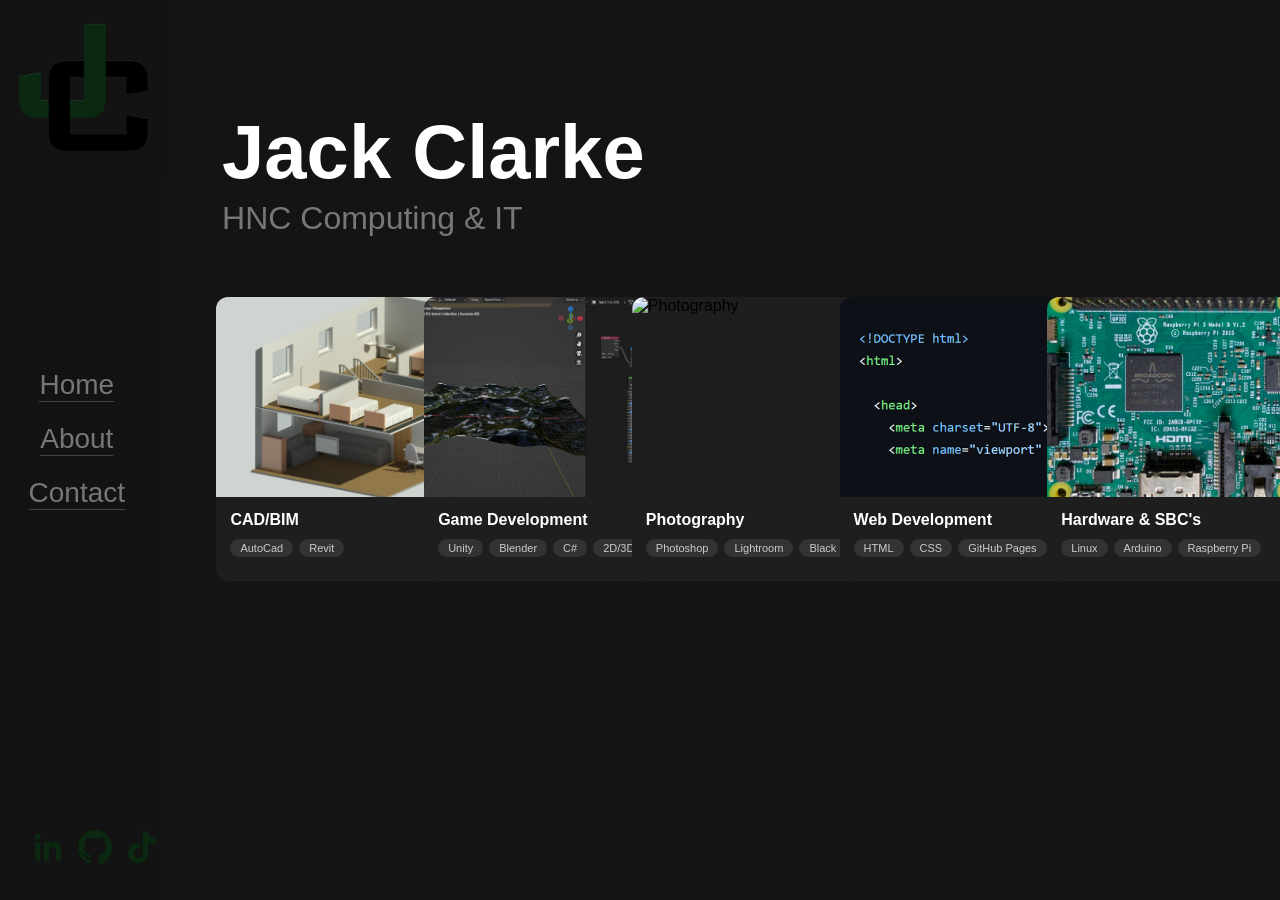
==== index.html @ bd4f407f "Update index.html" ====
<!DOCTYPE html>
<html>
<head>
  <meta charset="UTF-8">
  <meta name="viewport" content="width=device-width, initial-scale=1.0">

  <link rel="stylesheet" href="style.css">

  <script defer src='https://static.cloudflareinsights.com/beacon.min.js'
    data-cf-beacon='{"token": "eea7227f6d2a4ec8bc6e7e71104f9d00"}'></script>
</head>

<body>

  <!-- LEFT SIDEBAR -->
  <div class="container">
    <div class="left-container">

      <div class="left-container--home">
        <a href="https://jack-clarke-91.github.io/">
          <img src="images/Home_Logo_1.png" alt="home_logo">
        </a>
      </div>

      <ul>
        <li><a href="https://jack-clarke-91.github.io/">Home</a></li>
        <br>
        <li><a href="about.html">About</a></li>
        <br>
        <li><a href="contact.html">Contact</a></li>
        <br>
      </ul>

      <div class="left-container--bottom">
        <a href="https://www.linkedin.com/in/jack-clarke-95428099">
          <img src="images/linkedin-svgrepo-com.png" alt="Linkedin">
        </a>

        <a href="https://github.com/Jack-Clarke-91">
          <img src="images/github-142-svgrepo-com.png" alt="Git">
        </a>

        <a href="https://www.tiktok.com/@j.c_photography?lang=en-GB">
          <img src="images/tiktok-svgrepo-com.png" alt="TikTok">
        </a>
      </div>

    </div>
  </div>

  <!-- MAIN CONTENT -->
  <div class="hero-space">

    <div class="intro">
      <div class="intro-line main">Jack Clarke</div>
      <div class="intro-line sub">HNC Computing & IT</div>
    </div>

<div class="cards-container cards-container--home">

      <a href="cad.html" class="card-link">
        <div class="card">
          <img src="images/Revit_Rendered_DH1.jpg" alt="CAD">
          <div class="card-body">
            <h3 class="card-title">CAD/BIM</h3>
            <div class="card-tags">
              <span class="pill">AutoCad</span>
              <span class="pill">Revit</span>
             
            </div>
          </div>
        </div>
      </a>

      <a href="gamedesign.html" class="card-link">
        <div class="card">
          <img src="images/Blender_Ocean1.png" alt="Game Design">
          <div class="card-body">
            <h3 class="card-title">Game Development</h3>
            <div class="card-tags">
              <span class="pill">Unity</span>
              <span class="pill">Blender</span>
              <span class="pill">C#</span>
              <span class="pill">2D/3D Modelling</span>
             
            </div>
          </div>
        </div>
      </a>

      <a href="photography.html" class="card-link">
        <div class="card">
          <img src="images/Moon_Composite_16-9Ratio.PNG" alt="Photography">
          <div class="card-body">
            <h3 class="card-title">Photography</h3>
            <div class="card-tags">
              <span class="pill">Photoshop</span>
              <span class="pill">Lightroom</span>
              <span class="pill">Black Magic</span>
             
              
            </div>
          </div>
        </div>
      </a>

      <a href="webdesign.html" class="card-link">
        <div class="card">
          <img src="images/Git_Screen3.png" alt="Web Design">
          <div class="card-body">
            <h3 class="card-title">Web Development</h3>
            <div class="card-tags">
              <span class="pill">HTML</span>
              <span class="pill">CSS</span>
              <span class="pill">GitHub Pages</span>
           
             
            </div>
          </div>
        </div>
      </a>

      <a href="hardware.html" class="card-link">
        <div class="card">
          <img src="images/RPI_Intro_Photo.jpg" alt="Hardware">
          <div class="card-body">
            <h3 class="card-title">Hardware & SBC's</h3>
            <div class="card-tags">
            
              <span class="pill">Linux</span>
              <span class="pill">Arduino</span>
              <span class="pill">Raspberry Pi</span>
             
            </div>
          </div>
        </div>
      </a>

    </div>
  </div>

  <!-- RIGHT CONTAINER -->
  <div class="right-container"></div>

</body>
</html>
---- style.css ----
body {
    margin: 0;
    padding: 0;
    font-family: Arial, sans-serif;
    background-color: #131313; /* change this value to change the colour of the bar on the homescreen */
		overflow-x: hidden;  /* prevents horizontal scrolling as cards was creating a blank space on right side of screen */
}

     
.hero-space {
    width: 87%;              /* 87% width of the screen */
    height: 100vh;            /* full height of the viewport */
    background-color: #141414; /* blank colour hexadecimal */
    background-image: radial-gradient(#191919 1px, transparent 1px); /* adds subtle dots gradient to hero-space */
    background-size: 20px 20px; /* changes the spacing of the dotted gradient background */
    margin-left: auto; /* puts the remaining 13% on the left side of screen */
    padding: 0;
    box-sizing: border-box;
    display: flex;            /* enable flex layout */
    flex-direction: column;   /* stack children vertically */
    justify-content: left;  /* vertically center content */
    align-items: left;      /* horizontally center content */
}



.intro-line {  			 /* home page intro */
    font-family: Arial, sans-serif;
    position: relative; /* ensures it layers over .hero-space */
    text-align: centre;    
		margin-top: 12vh; 
		left: 5%; /* increases left margin size by 5% */
		color: white; /* blog post font colour */
}

.intro-line.main{		/* I have seperated intro line main & sub in HTML to change font size in CSS */
	font-size: 76px;
	font-weight: 700; /* makes font bold. 400 is normal, 700 is bold. Some fonts support 300-900. */
}

.intro-line.sub{
	font-size: 32px;
	margin-top: 5px; /* gap between bottom of .main and top of .sub */
	color: #777777;
}

.intro-line.photo{
	font-size: 48px;
	margin-top: 60px; /* gap between bottom of .main and top of .sub */
	color: white;
}


.intro-line.about{    /* intro header for about me section */
	font-size: 62px;
	font-weight: 700;
	margin-top: 26vh;
	margin-left: 6%;
}

.about-container{     /* container for about me section */
 width: 65%;
 margin-left: 15%;

}

.about-post{       /* post style for about me section */
font-size:22px;
line-height: 1.6;
margin-top: 30px;
text-align: left;
color: #777777;
}

.intro-line.contact{    /* intro header for about me section */
	font-size: 62px;
	font-weight: 700;
	margin-top: 14vh;
	margin-left: 6%;
}

.form-container{
    text-align: center;
    

}



.card {
  width: 330px; /* fallback for any page without a modifier */
  background-color: #1e1e1e;
  border-radius: 12px;
  overflow: hidden;
  cursor: pointer;
  transition: transform 0.3s ease, box-shadow 0.3s ease;
  display: flex;
  flex-direction: column;
}

.cards-container {
  display: flex;
  gap: 25px;
  flex-wrap: wrap;
  padding: 60px 50px;
  align-items: stretch;
  justify-content: center;
}

.cards-container--home .card-link {
  flex: 0 0 calc((100% - (25px * 4)) / 5);
  max-width: 280px;
  min-width: 0;
}


.card:hover {
    transform: scale(1.05); /* how large of an increase in size the hovered object should have */
    box-shadow: 0 12px 30px rgba(0, 0, 0, 0.5); /* adds shadow when hovered */
   
}

.card img {
    width: 100%;
    height: 200px;
    object-fit: cover; 
}

.card-body {
    padding: 14px;
}

.card-title {
    color: #ffffff;
    font-size: 16px;
    margin: 0 0 10px 0;
}

.card-tags {
    display: flex;
    flex-wrap: wrap;
    gap: 6px;
    margin-bottom: 10px;
}

.pill {
    background-color: #333;
    color: #ccc;
    font-size: 11px;
    padding: 3px 10px;
    border-radius: 999px;
}



.card-link {
  text-decoration: none;
  color: inherit;
  display: flex;
  flex-direction: column;
  
}

.card--large{	/* creating card--large in .html allows me to utilize and modify the attributes of .card without having to create a near identical class */
  width:775px; 	/* be sure to put secondary class (card--large) below the original class (.card) */
  margin-top: -80px;   /* negative number moves margin farther up the page */
}

.card--large img{
  height: 450px;
	
}
.card--large:hover {
    transform: none;
    box-shadow: none;
}



#header1 {
        position: absolute; /* locks the item in place on the page. Use fixed if it needs to be locked in place on the screen */
        top: 20px;
        left: 50%;
        transform: translate(-50%, 0);
        text-align: center;
        color: white;
        z-index: 1;
        font-size: 2.5em;
      }
      
     
#header2 {
        position: absolute;
        top: 280px;
        left: 50%;
        transform: translate(-50%, 0);
        text-align: center;
        color: Off White;
        z-index: 1;
        font-size: 1.7em;
      }
      
      .blog {
        margin-top: 0px;
        margin-bottom: 10px;
        padding: 10px;
        display: flex;
        flex-wrap: wrap;
        justify-content: center;
      }
	    
      .container {
      display: flex;
      }

  
.left-container { /* contains links to about, full blog, contact */
    width: 12%;
    height: 100vh;
    position: absolute;
    top: 0;
    left: 0;
    display: flex;
    flex-direction: column;
    justify-content: center;
    padding: 20px;
    box-sizing: border-box;
    z-index: 10; /* controls stacking order, higher number = closer to the front */
}

.left-container ul {
    list-style: none;
    padding: 0;
    margin: 0;
    text-align: center;
}

.left-container ul li a { /* font control for left-side nav column about, full blog, contact */
    color: #777777;
    text-decoration: none;
    font-size:28px;
}

.left-container ul li a:hover {   /* left-container unordered list list anchor:hover */
    color: #aaaaaa;
}

.left-container a{     /* left container anchor rules here */
	font-size: 21px; 
  color: white;
	padding 10px 0; /* padding for white line */
	border-bottom: 1px solid #444; /*adds white line under each ul item--#444 is colour of line */
}

 .left-container--home {
    position: absolute;
    top: 0;
    left: 0;
    width: 100%;
    text-align: center;
    }

    .left-container--home a { /* here I specifically target '.left-container home a' (a=anchor) to remove the 1px border-bottom line inherited from '.left-container home a' on my home logo anchor */
    border-bottom: none;
    }

    .left-container--home img{ /* targetting the image directly to modify size */
        width: 175px; /* was 200 */
        
    }
    .left-container--home img:hover {
    opacity: 0.9;        /* slight fade on hover-- homescreen logo */
}

.left-container--bottom{
position: absolute;
display: flex;
padding: 20%;
gap: 13px;
bottom: 0;
left: 0;
align-items: center;
}

.left-container--bottom img{
width: 34px;
}

.left-container--bottom a { 
    border-bottom: none;
}

.left-container--bottom img:hover {
    opacity: 0.8;        /* slight fade on hover-- bottom left logos indeed, linkedin, tiktok */
}

.right-container {
  width: 87%; /* usually 100% */
  margin-left:auto; /* I added this, delete it if it doesn't work */
  
 
}
	 .post {   /* blog posts */
        width: calc(90% - 90px);
        margin: 10px;
        background: #202020; /* blog post background colour */
        padding: 20px;
        box-sizing: border-box;
        font-size: 18px; 
        color: #999999; /* blog post font colour */
      }
            ul {
             font-size: 18px; /* Adjust the desired font size for my months/year */
             color: #999999;
              }
            ul li a {
            display: inline-block;
            font-weight: normal;
         	color: #999999; 
    }

    .media-container {      /* media container holds my media items, allowing me to have multiple pics/vids in a row */
    display: flex;
    gap: 20px;
    flex-wrap: wrap;
    padding: 50px 100px 100px 100px; /* top, right, bottom, left adjustment for padding around media items */
    margin-top: 10px; /* moves media items down the page, use negative number to move them up */
    
    }

.media-item {
    width: 450px;
    margin: 0 auto;
  
}

.media-item img, /* comma allows me to apply this to both img and video--note that img and video is targeting the img and video tags in html and applying rules to them */
.media-item video {
    width: 100%;
    height: auto;
    border-radius: 12px;
    
}

.media-container--photo{ /* a modification of the media-container for the photography page, justify content center pulls everything together in the middle */
    justify-content: center;
    align-items: center;
    gap:0px;
    padding: 0 0 0px 0;
}

.media-item--large{ /* this expands the media-item container to match the image.Must have media-item--large and media-item--large img, without img width 100% the image will burst out of the container and not align properly */
 width: 470px;
 padding: 13px;
 margin: 0;
}

.media-item--large img{
 width: 100%;
 height: 325px;
 object-fit: fill;
border-radius:12px
}

.media-item--web{
    width: 690px;
    padding:5px;
    margin: 0 auto; /* this centers the container */
    margin-left:0;
    
    }

    .media-item--web img{
     width: 100%;
      height: 460px;
       object-fit: fill;
       border-radius:12px
       }

.scroll-text {
  font-size: 32px;
  position: absolute;
  font-weight: 700;
  bottom: 50px;
  text-shadow: 
  -2px -2px 0 #131313,
   2px -2px 0 #131313,
  -2px  2px 0 #131313,
   2px  2px 0 #131313;
  left: 0;
  right: 0;
  text-align: center;
  color: #0a2910;
}


.below-image-text{
    width: 450px;
    font-size: 18px;
     background: #202020; /* blog post background colour */
    padding: 8px;
    box-sizing: border-box;
    margin-top: 5px;
     border-radius: 12px;
    color: #999999
   
    }

   
  



    /*  Style for the Back to Top link */
    .back-to-top {
      position: sticky; /* behaves like position fixed but only within its parent container. Once the user is no longer in the parent container (right-container for my website) it dissapears */
      top: 30px;
      display: block;
      width: fit-content; /* shrinks to content size */
      margin-left: 40px; /* controls left spacing */
      padding: 1px;
      text-decoration: none;
      border-radius: 12px;
      z-index: 999;
    }
    .back-to-top img {
        width: 55px;
        height:65px;
    }

    .back-to-top:hover {
      background-color: #202020;
    }






@media (max-width: 768px) {
/* this block forces clean card stacking on mobile. Temporary fix for cards not sizing correctly */
  .cards-container {
    flex-direction: column; /* forces clean stacking */
    padding: 20px;
  }

  .card {
    width: 100%; /* forces ALL cards full width */
  }

  .card-link {
    width: 100%;
    display: block;
  }
}






@media (max-width: 768px) {

  .left-container {
    width: 100%;
    height: auto;
    position: relative;
    top: auto;
    left: auto;
    flex-direction: row;
    justify-content: space-around;
    align-items: center;
    padding: 12px 16px;
    border-bottom: 1px solid #333;
    box-sizing: border-box;
  }

  .left-container ul {
    display: flex;
    flex-direction: row;
    gap: 16px;
  }

  .left-container ul li a { font-size: 16px; }

  .left-container--home {
    position: relative;
    top: auto;
    left: auto;
    width: auto;
  }

  .left-container--home img { width: 60px; }

  .left-container--bottom {
    position: relative;
    bottom: auto;
    left: auto;
    padding: 0;
    gap: 10px;
  }

  .left-container--bottom img { width: 24px; }

  .hero-space {
    width: 100% !important;
    margin-left: 0 !important;
    height: auto;
  }

  .right-container {
    width: 100% !important;
    margin-left: 0 !important;
    box-sizing: border-box;
  }

  .post {
    width: 100%;
    margin: 0 0 10px 0;
    box-sizing: border-box;
  }

  .blog {
    padding: 0;
  }

  .cards-container {
    padding: 20px;
    gap: 16px;
  }

  .card { width: 100%; }
  .card--large { width: 100%; margin-top: 0; }

  .media-container { padding: 10px !important; }

  .media-item,
  .media-item--large,
  .media-item--web {
    width: 100%;
    padding: 6px;
    box-sizing: border-box;
  }

  .media-item--large img,
  .media-item--web img { height: auto; }

  .below-image-text { width: 100%; box-sizing: border-box; }

  .intro-line.main    { font-size: 40px; }
  .intro-line.sub { font-size: 20px; margin-top: -2px !important; }
  .intro-line.photo   { font-size: 28px; }
  .intro-line.about,
  .intro-line.contact { font-size: 36px; margin-left: 4%; margin-top: 10vh; }
  .intro-line {
  margin-top: 3vh !important;
}

  .about-container { width: 90%; margin-left: 5%; }
  .about-post { font-size: 17px; }
  
* {
  max-width: 100%;
  box-sizing: border-box;
}
html, body {
  overflow-x: hidden !important;
  max-width: 100% !important;
}

  .back-to-top{
    display :none !important;
}
  .scroll-text {
  display: none !important;
}

}
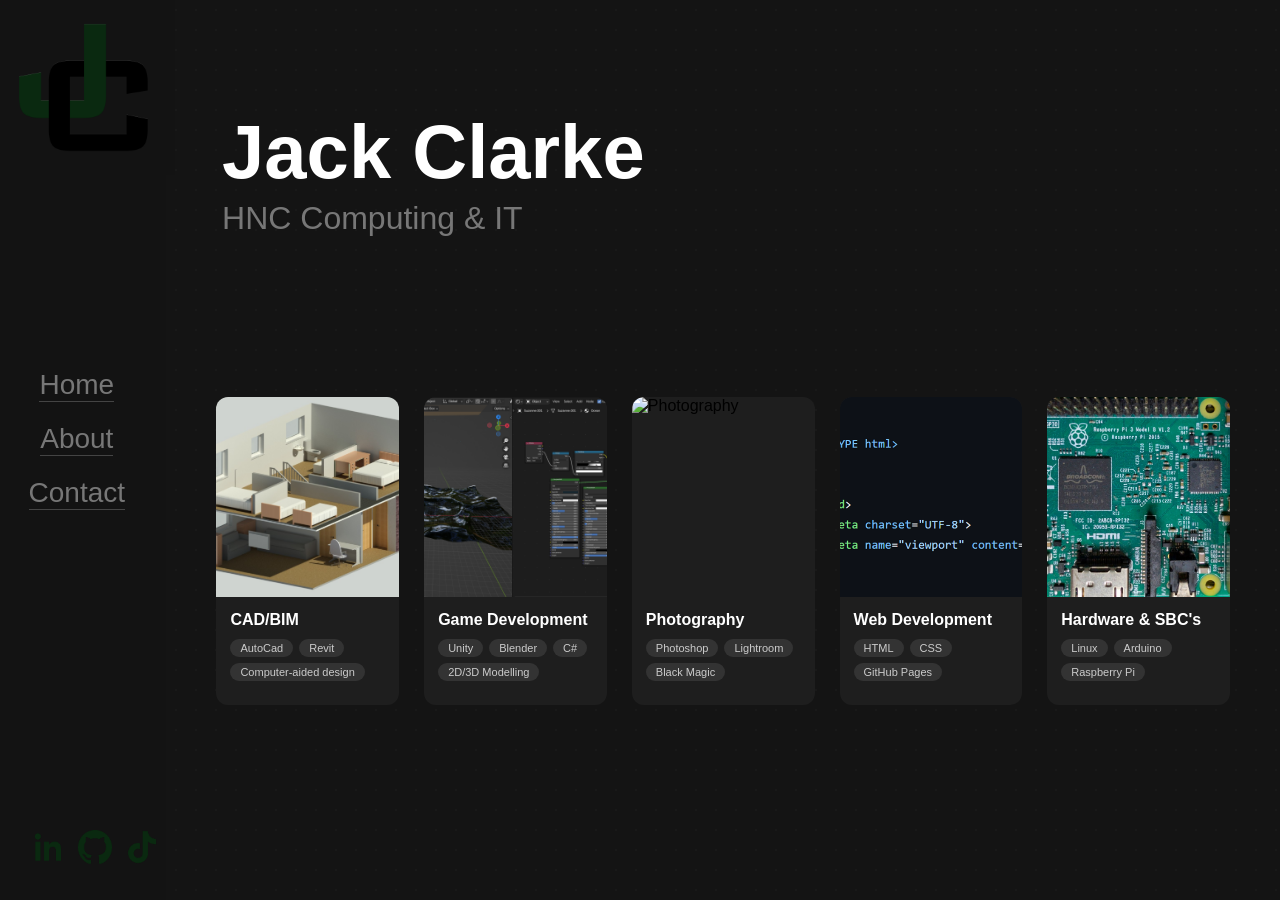
==== commit e7d3f41e: "Update index.html" ====
--- a/index.html
+++ b/index.html
@@ -66,6 +66,7 @@
             <div class="card-tags">
               <span class="pill">AutoCad</span>
               <span class="pill">Revit</span>
+              <span class="pill">Computer-aided design</span>
              
             </div>
           </div>
--- a/style.css
+++ b/style.css
@@ -9,7 +9,8 @@
      
 .hero-space {
     width: 87%;              /* 87% width of the screen */
-    height: 100vh;            /* full height of the viewport */
+    min-height: 100vh;            /* was: height: 100vh — now grows taller than one viewport if content needs more room, instead of clipping/overlapping the blog section below it */
+    position: relative;       /* makes .scroll-text anchor to the bottom of THIS box (which can now grow) instead of the viewport, which was causing the cut-off text */
     background-color: #141414; /* blank colour hexadecimal */
     background-image: radial-gradient(#191919 1px, transparent 1px); /* adds subtle dots gradient to hero-space */
     background-size: 20px 20px; /* changes the spacing of the dotted gradient background */
@@ -21,8 +22,6 @@
     justify-content: left;  /* vertically center content */
     align-items: left;      /* horizontally center content */
 }
-
-
 
 .intro-line {  			 /* home page intro */
     font-family: Arial, sans-serif;
@@ -107,10 +106,21 @@
   justify-content: center;
 }
 
+.cards-container--home {
+  display: grid;
+  grid-template-columns: repeat(5, 1fr); /* always exactly 5 equal columns */
+  gap: 25px;
+  padding: 160px 50px 60px 50px; /* originally: padding: 60px 50px; */
+}
+
 .cards-container--home .card-link {
-  flex: 0 0 calc((100% - (25px * 4)) / 5);
-  max-width: 280px;
+  width: 100%;   /* fill the grid cell */
+  max-width: none; /* remove the old max-width that was causing narrow/tall cards */
   min-width: 0;
+}
+
+.cards-container--home .card {
+  width: 100%;   /* let the card fill its grid cell instead of the fixed 330px fallback */
 }
 
 
@@ -161,20 +171,27 @@
   
 }
 
-.card--large{	/* creating card--large in .html allows me to utilize and modify the attributes of .card without having to create a near identical class */
-  width:775px; 	/* be sure to put secondary class (card--large) below the original class (.card) */
-  margin-top: -80px;   /* negative number moves margin farther up the page */
-}
-
-.card--large img{
-  height: 450px;
-	
-}
-.card--large:hover {
-    transform: none;
-    box-shadow: none;
-}
-
+.cards-container--large {
+  display: grid;
+  grid-template-columns: repeat(3, 1fr); /* always 3 equal columns = 2 rows for 6 cards */
+  gap: 25px;
+  padding: 60px 50px;
+}
+
+.cards-container--large .card-link {
+  width: 100%;
+  max-width: none;
+  min-width: 0;
+}
+
+.card--large {
+  width: 100%;         /* fill the grid cell instead of fixed 775px */
+  margin-top: 0;        /* remove the -80px hack, no longer needed with grid */
+}
+
+.card--large img {
+  height: 450px;        /* keep this fixed height, or see note below */
+}
 
 
 #header1 {
@@ -319,49 +336,47 @@
          	color: #999999; 
     }
 
-    .media-container {      /* media container holds my media items, allowing me to have multiple pics/vids in a row */
-    display: flex;
-    gap: 20px;
-    flex-wrap: wrap;
-    padding: 50px 100px 100px 100px; /* top, right, bottom, left adjustment for padding around media items */
-    margin-top: 10px; /* moves media items down the page, use negative number to move them up */
-    
-    }
+
+
+.media-container {
+  display: grid;
+  grid-template-columns: repeat(3, 1fr); /* always exactly 3 columns, never wraps */
+  gap: 20px;
+  padding: 50px 3vw 100px 3vw; /* horizontal padding scales with screen width instead of staying fixed at 100px */
+  margin-top: 10px;
+}
+
 
 .media-item {
-    width: 450px;
-    margin: 0 auto;
-  
-}
-
-.media-item img, /* comma allows me to apply this to both img and video--note that img and video is targeting the img and video tags in html and applying rules to them */
+  width: 100%;   /* fill the grid cell instead of fixed 450px */
+  margin: 0;      /* margin: 0 auto isn't needed inside a grid cell */
+}
+
+.media-item img,
 .media-item video {
-    width: 100%;
-    height: auto;
-    border-radius: 12px;
-    
-}
-
-.media-container--photo{ /* a modification of the media-container for the photography page, justify content center pulls everything together in the middle */
-    justify-content: center;
-    align-items: center;
-    gap:0px;
-    padding: 0 0 0px 0;
-}
-
-.media-item--large{ /* this expands the media-item container to match the image.Must have media-item--large and media-item--large img, without img width 100% the image will burst out of the container and not align properly */
- width: 470px;
- padding: 13px;
- margin: 0;
-}
-
-.media-item--large img{
- width: 100%;
- height: 325px;
- object-fit: fill;
-border-radius:12px
-}
-
+  width: 100%;
+  height: auto;
+  border-radius: 12px;
+}
+
+.media-container--photo {
+  grid-template-columns: repeat(3, 1fr); /* same 3-column logic for photo page */
+  gap: 20px; /* was 0 before — see note below */
+  padding: 0 0 0px 0;
+}
+
+.media-item--large {
+  width: 100%;   /* fill the grid cell instead of fixed 470px */
+  padding: 13px;
+  margin: 0;
+}
+
+.media-item--large img {
+  width: 100%;
+  height: 325px;
+  object-fit: fill;
+  border-radius: 12px;
+}
 .media-item--web{
     width: 690px;
     padding:5px;
@@ -393,11 +408,11 @@
   color: #0a2910;
 }
 
-
+/*
 .below-image-text{
     width: 450px;
     font-size: 18px;
-     background: #202020; /* blog post background colour */
+     background: #202020; /* blog post background colour 
     padding: 8px;
     box-sizing: border-box;
     margin-top: 5px;
@@ -406,10 +421,17 @@
    
     }
 
-   
-  
-
-
+   */
+.below-image-text{
+    width: 100%; /* always fills the media-item, no more fixed 450px cap */
+    font-size: 18px;
+    background: #202020;
+    padding: 8px;
+    box-sizing: border-box;
+    margin-top: 5px;
+    border-radius: 12px;
+    color: #999999;
+}
 
     /*  Style for the Back to Top link */
     .back-to-top {
@@ -437,28 +459,32 @@
 
 
 
-@media (max-width: 768px) {
-/* this block forces clean card stacking on mobile. Temporary fix for cards not sizing correctly */
-  .cards-container {
-    flex-direction: column; /* forces clean stacking */
-    padding: 20px;
-  }
-
-  .card {
-    width: 100%; /* forces ALL cards full width */
-  }
-
-  .card-link {
-    width: 100%;
-    display: block;
-  }
-}
-
-
-
-
-
-
+/* This @media block scales the content to fit laptops and smaller resolution devices */
+@media (max-height: 800px) {
+  .intro-line.main {
+    margin-top: 4vh; /* was 6vh, then 12vh originally — trimmed further since text was still slightly cut off */
+  }
+
+  .intro-line.sub {
+    margin-top: 0px; /* was 5px — tiny extra trim */
+  }
+
+  .media-container {
+    padding-top: 15px;    /* was 25px */
+    padding-bottom: 25px; /* was 40px */
+  }
+
+  .cards-container--home {
+    padding-top: 80px; /* was 160px — the home cards were pushed down 2.6cm for desktop, but that's too much on a shorter laptop screen */
+  }
+}
+
+
+
+
+
+
+/* This @media block scales the content for phone screens */
 @media (max-width: 768px) {
 
   .left-container {
@@ -478,7 +504,7 @@
   .left-container ul {
     display: flex;
     flex-direction: row;
-    gap: 16px;
+    gap: 8px;
   }
 
   .left-container ul li a { font-size: 16px; }
@@ -488,9 +514,10 @@
     top: auto;
     left: auto;
     width: auto;
-  }
-
-  .left-container--home img { width: 60px; }
+	 margin-right: 10px;
+  }
+
+  .left-container--home img { width: 75px; } /* JC Logo size */ 
 
   .left-container--bottom {
     position: relative;
@@ -500,7 +527,7 @@
     gap: 10px;
   }
 
-  .left-container--bottom img { width: 24px; }
+  .left-container--bottom img { width: 22px; } /* Socials logo size */
 
   .hero-space {
     width: 100% !important;
@@ -531,9 +558,17 @@
 
   .card { width: 100%; }
   .card--large { width: 100%; margin-top: 0; }
-
-  .media-container { padding: 10px !important; }
-
+	  .cards-container--home {
+    grid-template-columns: 1fr; /* collapses the 5-column grid into a single column */
+  }
+
+ 
+	
+.media-container {
+    padding: 10px !important;
+    grid-template-columns: 1fr; /* collapses the 3-column grid into a single column on mobile, same approach as .cards-container--home */
+  }
+	
   .media-item,
   .media-item--large,
   .media-item--web {
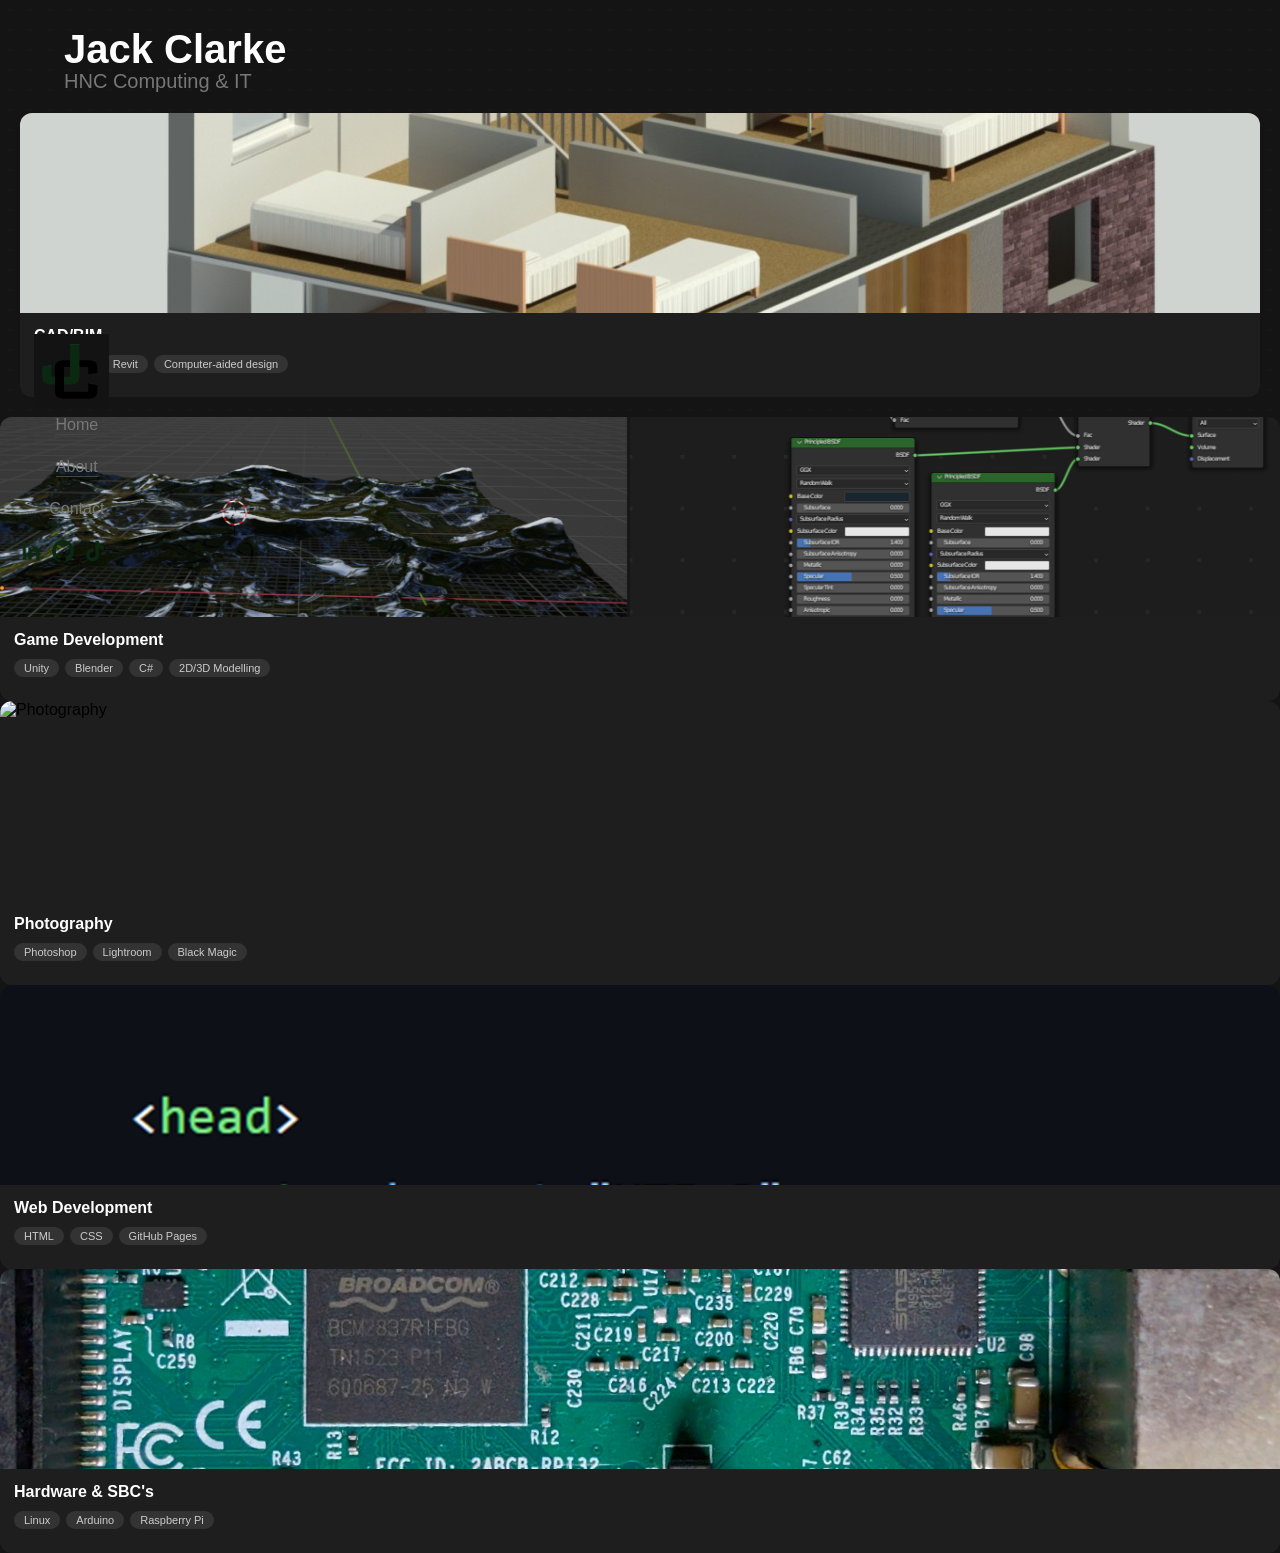
==== commit e6158bfa: "Update index.html" ====
--- a/index.html
+++ b/index.html
@@ -69,6 +69,7 @@
               <span class="pill">Computer-aided design</span>
              
             </div>
+           </div>
           </div>
         </div>
       </a>
--- a/style.css
+++ b/style.css
@@ -485,27 +485,26 @@
 
 
 /* This @media block scales the content for phone screens */
-@media (max-width: 768px) {
-
-  .left-container {
-    width: 100%;
-    height: auto;
-    position: relative;
-    top: auto;
-    left: auto;
-    flex-direction: row;
-    justify-content: space-around;
-    align-items: center;
-    padding: 12px 16px;
-    border-bottom: 1px solid #333;
-    box-sizing: border-box;
-  }
-
-  .left-container ul {
-    display: flex;
-    flex-direction: row;
-    gap: 8px;
-  }
+@media (max-height: 800px) {
+  .intro-line.main {
+    margin-top: 4vh;
+    font-size: 52px; /* was 76px — much less vertical space taken by the header on shorter screens */
+  }
+
+  .intro-line.sub {
+    margin-top: 0px;
+    font-size: 24px; /* was 32px — scales down to match the smaller header */
+  }
+
+  .media-container {
+    padding-top: 15px;
+    padding-bottom: 25px;
+  }
+
+  .cards-container--home {
+    padding-top: 80px;
+  }
+}
 
   .left-container ul li a { font-size: 16px; }
 
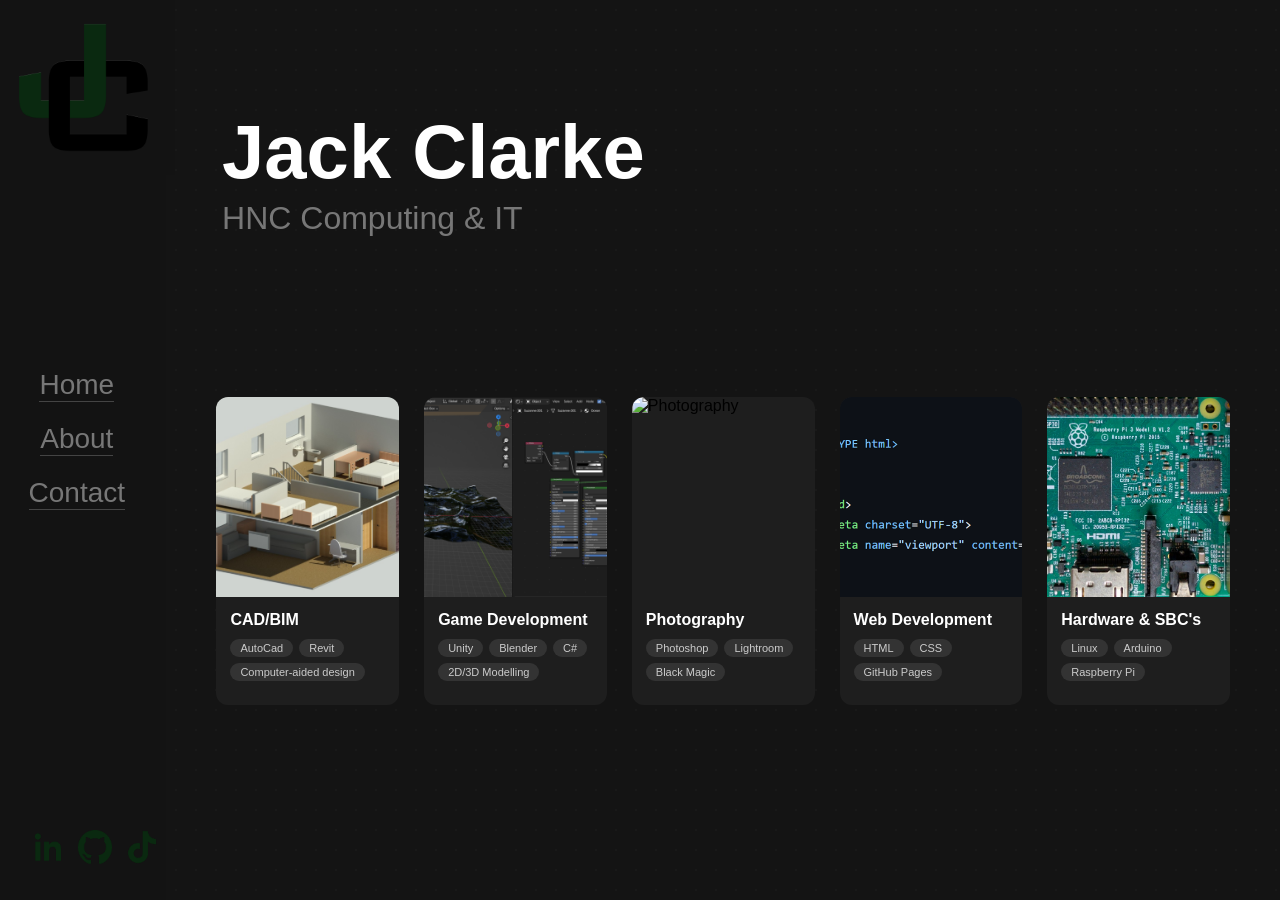
==== commit 30c1c340: "Update index.html" ====
--- a/index.html
+++ b/index.html
@@ -69,7 +69,7 @@
               <span class="pill">Computer-aided design</span>
              
             </div>
-           </div>
+          
           </div>
         </div>
       </a>
--- a/style.css
+++ b/style.css
@@ -459,52 +459,46 @@
 
 
 
-/* This @media block scales the content to fit laptops and smaller resolution devices */
+
 @media (max-height: 800px) {
   .intro-line.main {
-    margin-top: 4vh; /* was 6vh, then 12vh originally — trimmed further since text was still slightly cut off */
-  }
-
-  .intro-line.sub {
-    margin-top: 0px; /* was 5px — tiny extra trim */
+    margin-top: 6vh; /* was 12vh — laptops have less vertical room, so reduce the gap above the title */
   }
 
   .media-container {
-    padding-top: 15px;    /* was 25px */
-    padding-bottom: 25px; /* was 40px */
-  }
-
-  .cards-container--home {
-    padding-top: 80px; /* was 160px — the home cards were pushed down 2.6cm for desktop, but that's too much on a shorter laptop screen */
-  }
-}
-
-
-
-
-
-
-/* This @media block scales the content for phone screens */
-@media (max-height: 800px) {
-  .intro-line.main {
-    margin-top: 4vh;
-    font-size: 52px; /* was 76px — much less vertical space taken by the header on shorter screens */
-  }
-
-  .intro-line.sub {
-    margin-top: 0px;
-    font-size: 24px; /* was 32px — scales down to match the smaller header */
-  }
-
-  .media-container {
-    padding-top: 15px;
-    padding-bottom: 25px;
-  }
-
-  .cards-container--home {
-    padding-top: 80px;
-  }
-}
+    padding-top: 25px;    /* was 50px */
+    padding-bottom: 40px; /* was 100px */
+  }
+}
+
+
+
+
+
+
+
+
+@media (max-width: 768px) {
+
+  .left-container {
+    width: 100%;
+    height: auto;
+    position: relative;
+    top: auto;
+    left: auto;
+    flex-direction: row;
+    justify-content: space-around;
+    align-items: center;
+    padding: 12px 16px;
+    border-bottom: 1px solid #333;
+    box-sizing: border-box;
+  }
+
+  .left-container ul {
+    display: flex;
+    flex-direction: row;
+    gap: 8px;
+  }
 
   .left-container ul li a { font-size: 16px; }
 
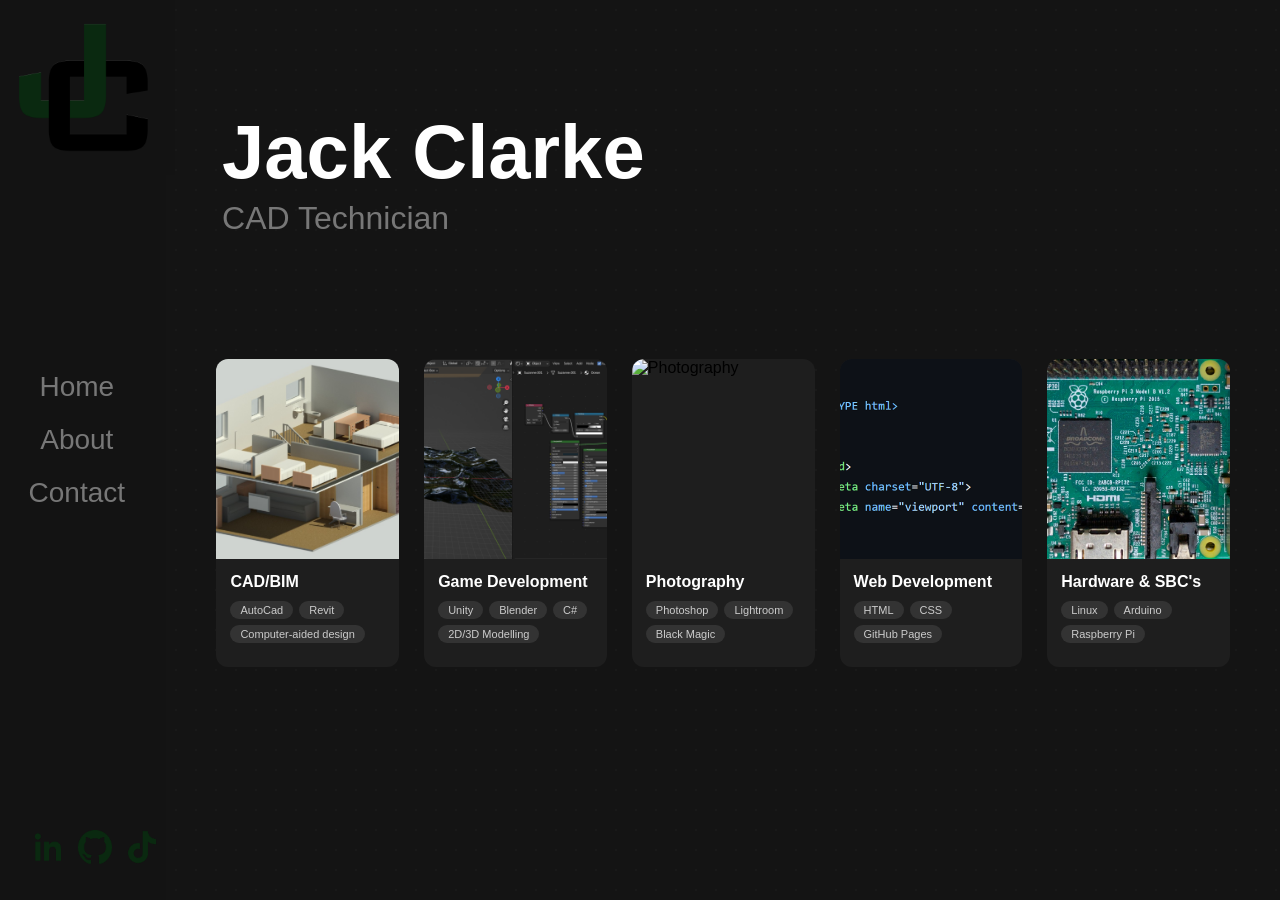
==== commit 527cbcbf: "Update index.html" ====
--- a/index.html
+++ b/index.html
@@ -53,7 +53,7 @@
 
     <div class="intro">
       <div class="intro-line main">Jack Clarke</div>
-      <div class="intro-line sub">HNC Computing & IT</div>
+      <div class="intro-line sub">CAD Technician</div>
     </div>
 
 <div class="cards-container cards-container--home">
--- a/style.css
+++ b/style.css
@@ -3,7 +3,7 @@
     padding: 0;
     font-family: Arial, sans-serif;
     background-color: #131313; /* change this value to change the colour of the bar on the homescreen */
-		overflow-x: hidden;  /* prevents horizontal scrolling as cards was creating a blank space on right side of screen */
+	overflow-x: hidden;  /* prevents horizontal scrolling as cards was creating a blank space on right side of screen */
 }
 
      
@@ -27,9 +27,9 @@
     font-family: Arial, sans-serif;
     position: relative; /* ensures it layers over .hero-space */
     text-align: centre;    
-		margin-top: 12vh; 
-		left: 5%; /* increases left margin size by 5% */
-		color: white; /* blog post font colour */
+	margin-top: 12vh; 
+	left: 5%; /* increases left margin size by 5% */
+	color: white; /* blog post font colour */
 }
 
 .intro-line.main{		/* I have seperated intro line main & sub in HTML to change font size in CSS */
@@ -71,6 +71,15 @@
 color: #777777;
 }
 
+.post h3 {
+  margin: 20px 0 0px;
+}
+.post h3 + p,
+.post h3 + ul {
+    margin-top: 0;
+}
+
+
 .intro-line.contact{    /* intro header for about me section */
 	font-size: 62px;
 	font-weight: 700;
@@ -80,9 +89,7 @@
 
 .form-container{
     text-align: center;
-    
-
-}
+    }
 
 
 
@@ -110,7 +117,7 @@
   display: grid;
   grid-template-columns: repeat(5, 1fr); /* always exactly 5 equal columns */
   gap: 25px;
-  padding: 160px 50px 60px 50px; /* originally: padding: 60px 50px; */
+  padding: 122px 50px 60px 50px; /* was 160px — moved up ~1cm now that laptop has its own separate override */
 }
 
 .cards-container--home .card-link {
@@ -161,8 +168,6 @@
     border-radius: 999px;
 }
 
-
-
 .card-link {
   text-decoration: none;
   color: inherit;
@@ -192,6 +197,11 @@
 .card--large img {
   height: 450px;        /* keep this fixed height, or see note below */
 }
+
+
+
+
+
 
 
 #header1 {
@@ -252,7 +262,7 @@
     text-align: center;
 }
 
-.left-container ul li a { /* font control for left-side nav column about, full blog, contact */
+.left-container ul li a {      /* font control for left-side nav column about, full blog, contact */
     color: #777777;
     text-decoration: none;
     font-size:28px;
@@ -263,10 +273,10 @@
 }
 
 .left-container a{     /* left container anchor rules here */
-	font-size: 21px; 
+  font-size: 21px; 
   color: white;
-	padding 10px 0; /* padding for white line */
-	border-bottom: 1px solid #444; /*adds white line under each ul item--#444 is colour of line */
+  padding 10px 0; /* padding for white line */
+/* border-bottom: 1px solid #444; adds line under each ul item--#444 is colour of line */
 }
 
  .left-container--home {
@@ -365,18 +375,24 @@
   padding: 0 0 0px 0;
 }
 
+.media-container--web {
+  grid-template-columns: repeat(2, 1fr); /* only 2 images on this page, so 2 columns instead of the default 3 */
+}
+
 .media-item--large {
-  width: 100%;   /* fill the grid cell instead of fixed 470px */
+  width: 100%;
   padding: 13px;
   margin: 0;
+  box-sizing: border-box; /* keeps padding INSIDE the 100% width instead of adding to it, which was pushing the last column past the edge of the screen */
 }
 
 .media-item--large img {
   width: 100%;
-  height: 325px;
-  object-fit: fill;
+  aspect-ratio: 3 / 2; /* was: height: 325px — now scales proportionally with column width instead of a fixed pixel height */
+  object-fit: cover;   /* was: fill — crops to fill the frame instead of stretching/distorting */
   border-radius: 12px;
 }
+
 .media-item--web{
     width: 690px;
     padding:5px;
@@ -392,6 +408,11 @@
        border-radius:12px
        }
 
+.small-video {
+    width: 400px;
+    height: auto;
+}
+/*
 .scroll-text {
   font-size: 32px;
   position: absolute;
@@ -407,21 +428,24 @@
   text-align: center;
   color: #0a2910;
 }
-
-/*
-.below-image-text{
-    width: 450px;
-    font-size: 18px;
-     background: #202020; /* blog post background colour 
-    padding: 8px;
-    box-sizing: border-box;
-    margin-top: 5px;
-     border-radius: 12px;
-    color: #999999
-   
-    }
-
-   */
+*/
+
+.scroll-text {
+  font-size: 32px;
+  position: absolute;
+  font-weight: 700;
+  bottom: 50px;
+  right: 5px; /* controls distance from right edge */
+
+  text-shadow:
+  -2px -2px 0 #131313,
+   2px -2px 0 #131313,
+  -2px  2px 0 #131313,
+   2px  2px 0 #131313;
+
+  color: #0a2910;
+}
+
 .below-image-text{
     width: 100%; /* always fills the media-item, no more fixed 450px cap */
     font-size: 18px;
@@ -457,26 +481,38 @@
 
 
 
-
-
-
+/* this block scales for laptop screens */
 @media (max-height: 800px) {
   .intro-line.main {
-    margin-top: 6vh; /* was 12vh — laptops have less vertical room, so reduce the gap above the title */
-  }
-
+    margin-top: 4vh;
+    font-size: 52px;
+  }
+  .intro-line.sub {
+    margin-top: 0px;
+    font-size: 24px;
+  }
   .media-container {
-    padding-top: 25px;    /* was 50px */
-    padding-bottom: 40px; /* was 100px */
-  }
-}
-
-
-
-
-
-
-
+    padding-top: 15px;
+    padding-bottom: 25px;
+  }
+  .cards-container--home {
+    padding-top: 80px;
+  }
+  .media-container--photo {
+    margin-top: -30px;
+    gap: 2px; /* was 20px, then 10px — tighter still */
+  }
+  .media-item--web {
+    width: 100%; /* was: 690px — now shrinks to fit its grid column instead of overflowing on narrower screens */
+    padding: 5px;
+    margin: 0 auto;
+    margin-left: 0;
+    box-sizing: border-box; /* keeps padding INSIDE the width instead of adding to it */
+  }
+}
+
+
+/* this block scales for phone screens */
 
 @media (max-width: 768px) {
 
@@ -507,7 +543,7 @@
     top: auto;
     left: auto;
     width: auto;
-	 margin-right: 10px;
+	margin-right: 8px;
   }
 
   .left-container--home img { width: 75px; } /* JC Logo size */ 
@@ -526,6 +562,7 @@
     width: 100% !important;
     margin-left: 0 !important;
     height: auto;
+	min-height: unset; /* ← add this */
   }
 
   .right-container {
@@ -571,8 +608,17 @@
   }
 
   .media-item--large img,
-  .media-item--web img { height: auto; }
-
+  .media-item--web img { aspect-ratio: 3 / 2; } /* was: height: auto — keeps the 3:2 ratio consistent on mobile too */
+  .media-container--web {
+  grid-template-columns: 1fr; /* stack web images vertically on mobile */
+    padding: 10px;
+  }
+
+  .media-item--web img {
+    height: auto;
+    aspect-ratio: 16 / 9; /* natural widescreen ratio for website screenshots */
+    object-fit: cover;
+  }
   .below-image-text { width: 100%; box-sizing: border-box; }
 
   .intro-line.main    { font-size: 40px; }
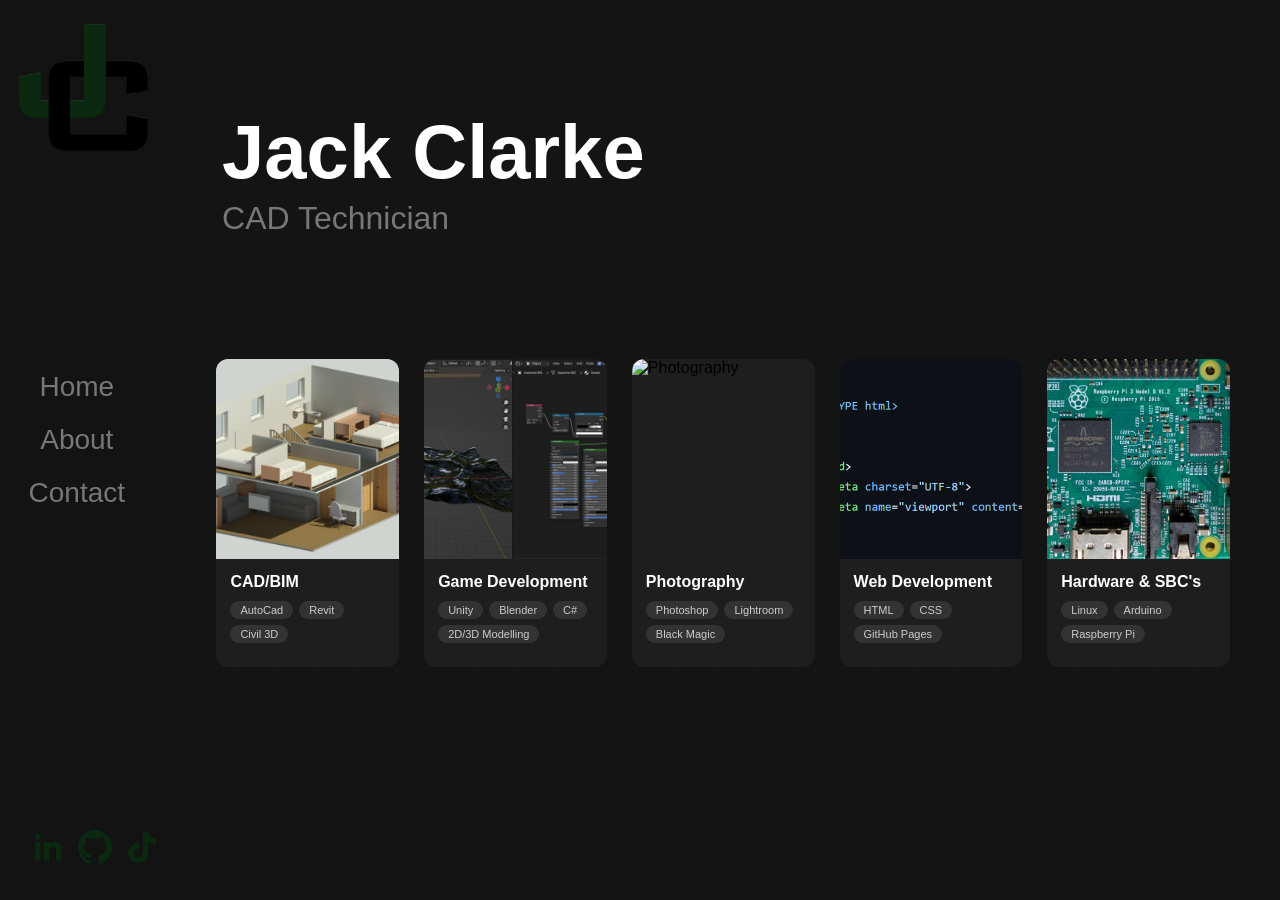
==== commit c05a2242: "Update index.html" ====
--- a/index.html
+++ b/index.html
@@ -66,7 +66,7 @@
             <div class="card-tags">
               <span class="pill">AutoCad</span>
               <span class="pill">Revit</span>
-              <span class="pill">Computer-aided design</span>
+              <span class="pill">Civil 3D</span>
              
             </div>
           
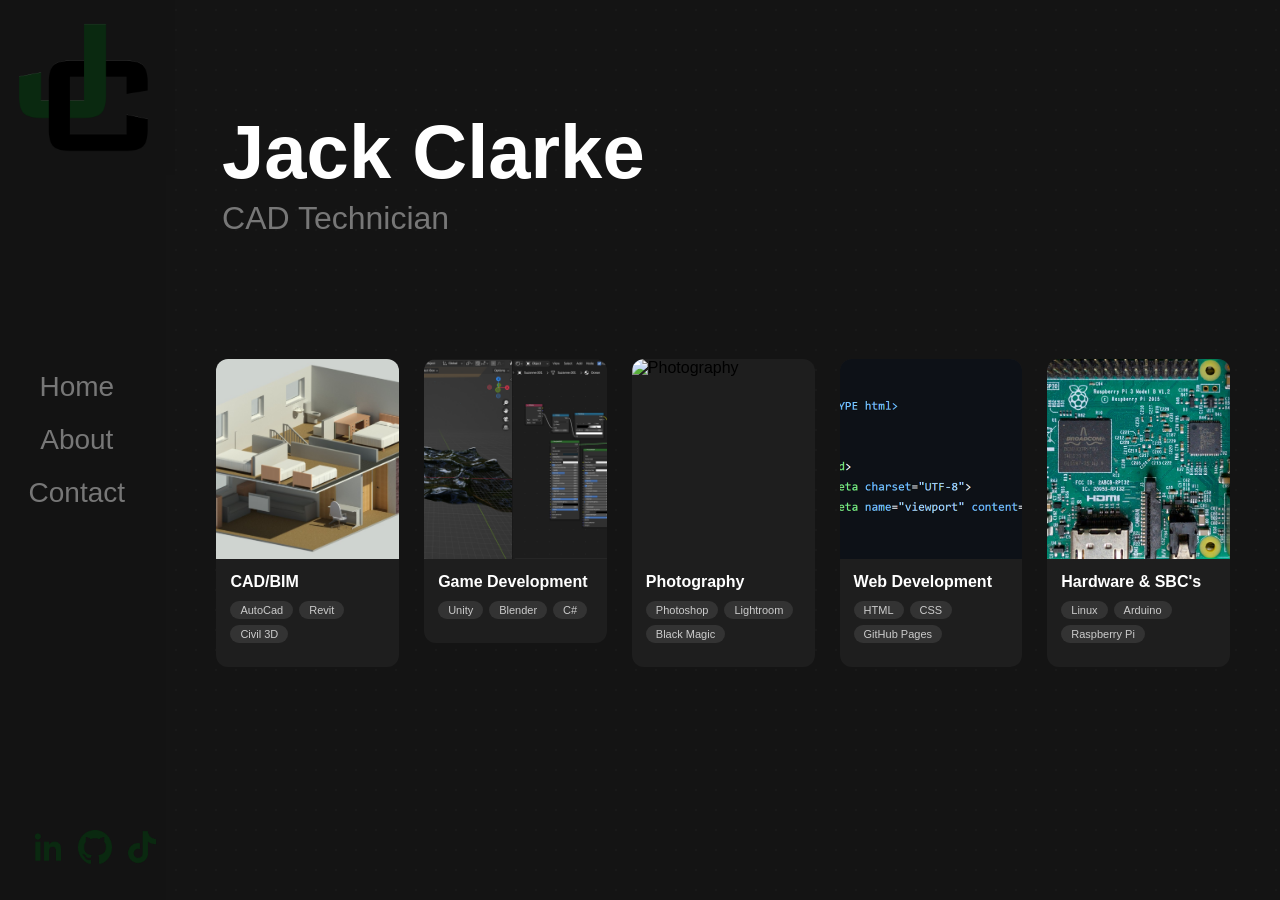
==== commit 90b04ff4: "Update index.html" ====
--- a/index.html
+++ b/index.html
@@ -83,7 +83,7 @@
               <span class="pill">Unity</span>
               <span class="pill">Blender</span>
               <span class="pill">C#</span>
-              <span class="pill">2D/3D Modelling</span>
+              
              
             </div>
           </div>
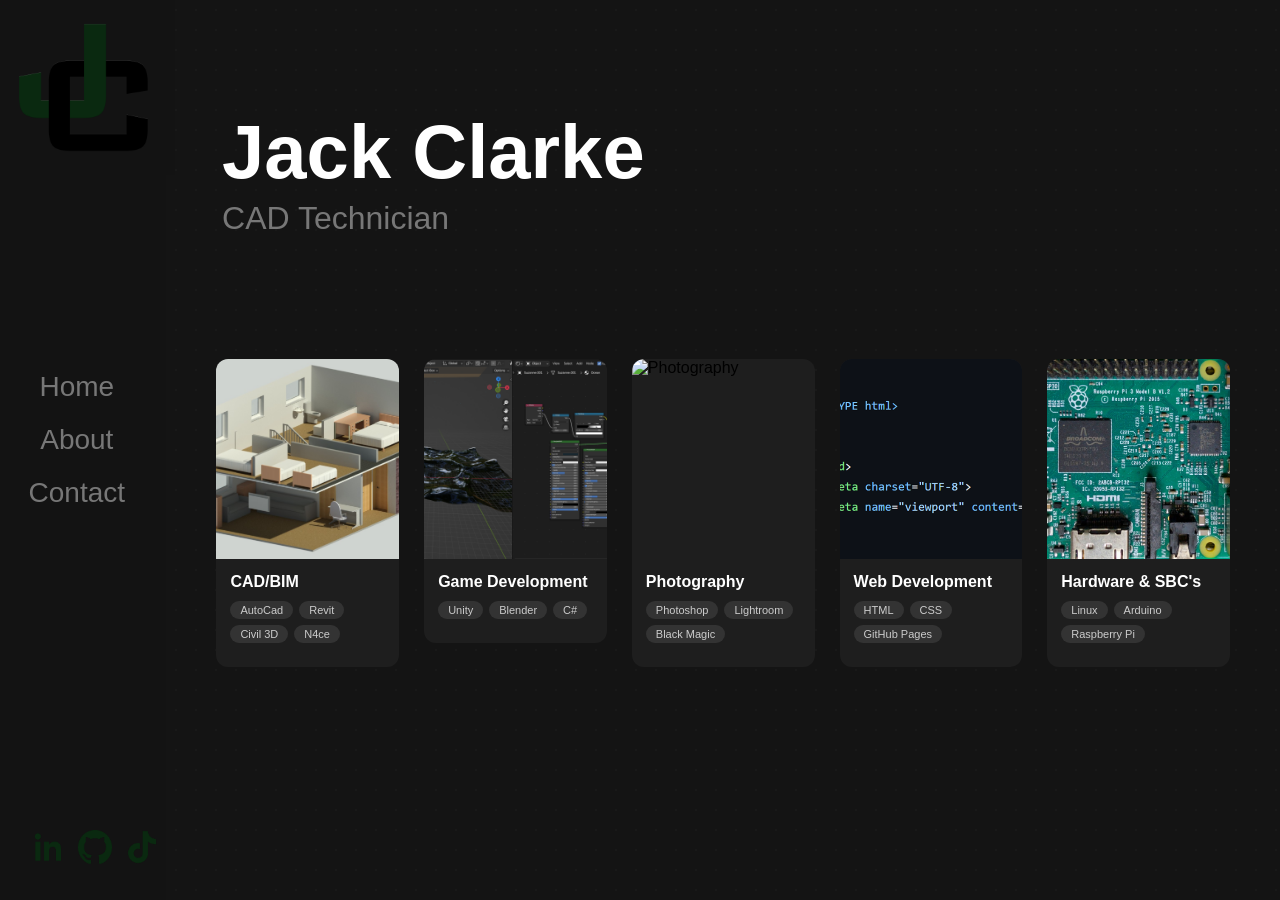
==== commit 15ea1d2d: "Update index.html" ====
--- a/index.html
+++ b/index.html
@@ -67,6 +67,7 @@
               <span class="pill">AutoCad</span>
               <span class="pill">Revit</span>
               <span class="pill">Civil 3D</span>
+              <span class="pill">N4ce</span>
              
             </div>
           
